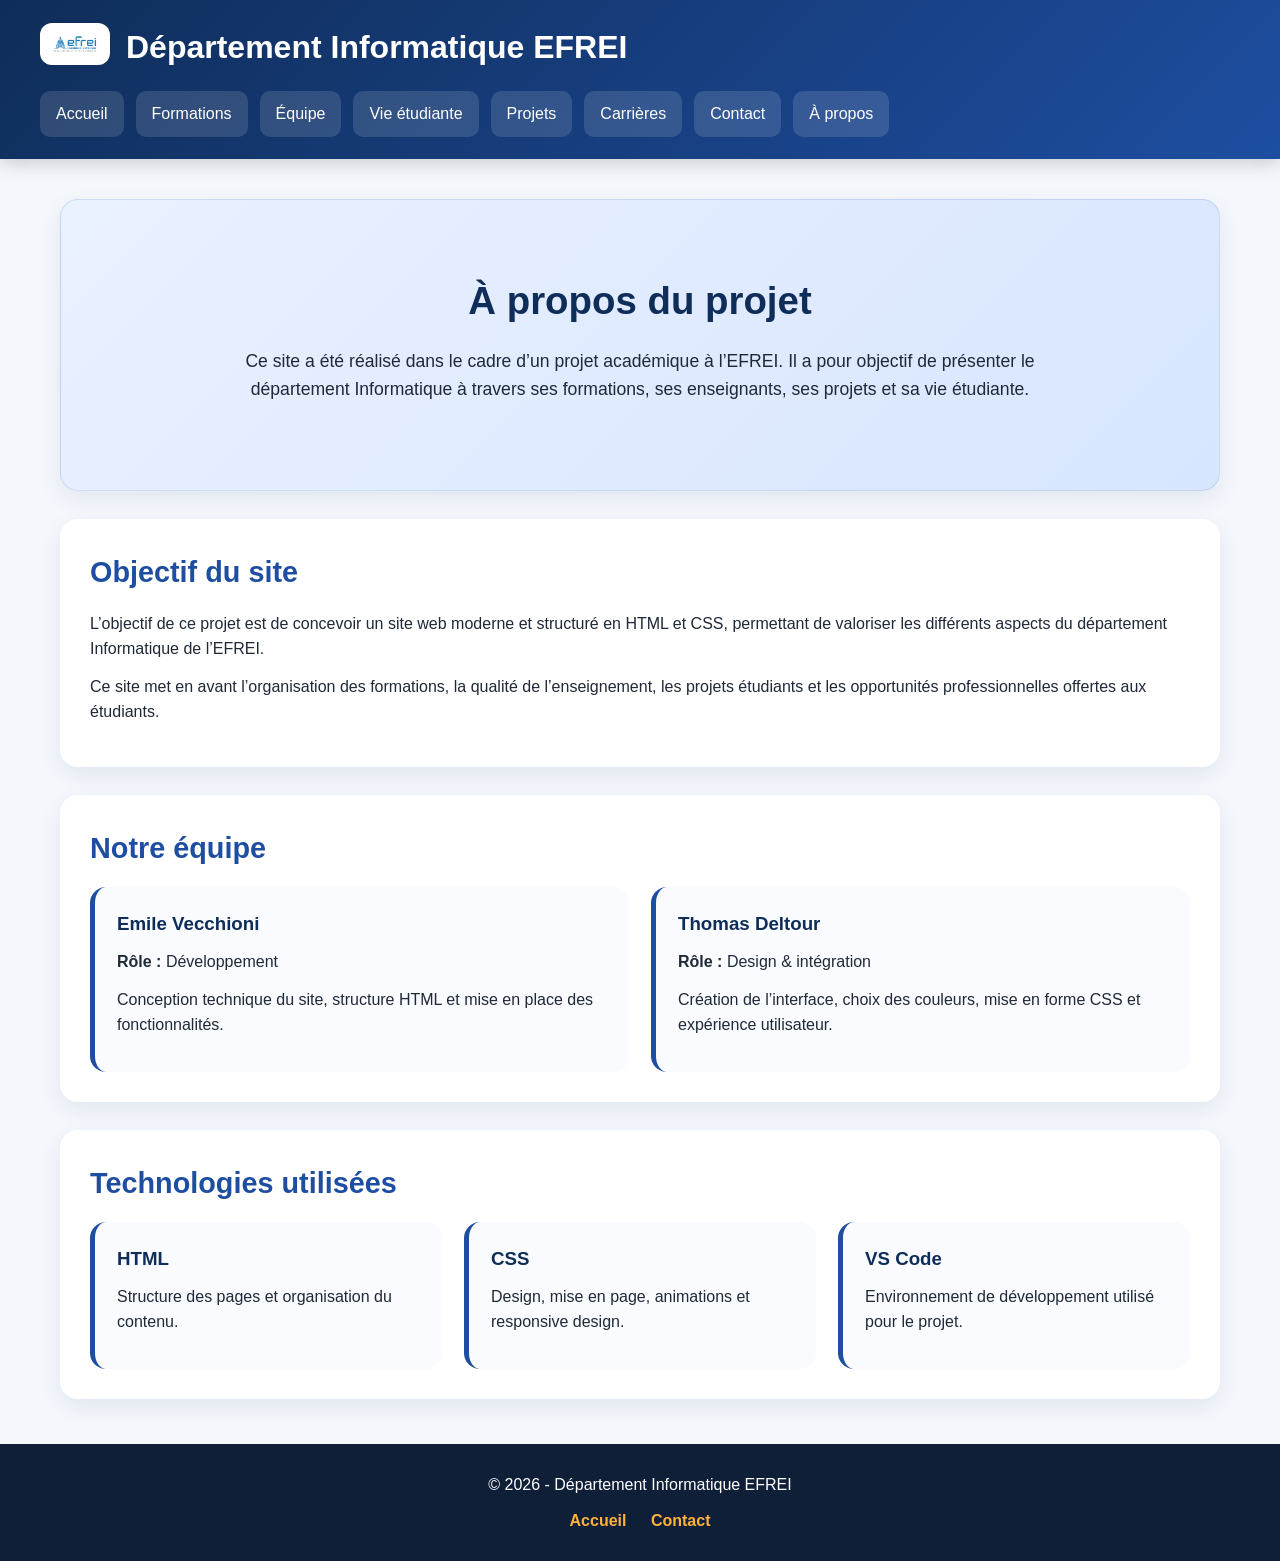
==== accueil/apropos.html @ 8205fc09 "Premier upload du site EFREI" ====
<!DOCTYPE html>
<html lang="fr">
<head>
    <meta charset="UTF-8">
    <meta name="viewport" content="width=device-width, initial-scale=1.0">
    <title>À propos - EFREI</title>
    <link rel="stylesheet" href="style.css">
</head>
<body>

<header>
    <div class="header-container">
        <div class="logo-title">
            <a href="index.html">
                <img src="images/efrei-logo.png" class="logo">
            </a>
            <h1 class="site-title">Département Informatique EFREI</h1>
        </div>

        <nav>
            <ul>
                <li><a href="index.html">Accueil</a></li>
                <li><a href="formations.html">Formations</a></li>
                <li><a href="equipe.html">Équipe</a></li>
                <li><a href="campus.html">Vie étudiante</a></li>
                <li><a href="projets.html">Projets</a></li>
                <li><a href="professionnalisation.html">Carrières</a></li>
                <li><a href="contact.html">Contact</a></li>
                <li><a href="apropos.html">À propos</a></li>
            </ul>
        </nav>
    </div>
</header>

<main>

<section class="hero">
    <h2>À propos du projet</h2>
    <p>
        Ce site a été réalisé dans le cadre d’un projet académique à l’EFREI.
        Il a pour objectif de présenter le département Informatique à travers
        ses formations, ses enseignants, ses projets et sa vie étudiante.
    </p>
</section>

<section>
    <h2>Objectif du site</h2>
    <p>
        L’objectif de ce projet est de concevoir un site web moderne et structuré
        en HTML et CSS, permettant de valoriser les différents aspects du
        département Informatique de l’EFREI.
    </p>
    <p>
        Ce site met en avant l’organisation des formations, la qualité de l’enseignement,
        les projets étudiants et les opportunités professionnelles offertes aux étudiants.
    </p>
</section>

<section>
    <h2>Notre équipe</h2>

    <div class="cards">

        <div class="card">
            <h3>Emile Vecchioni</h3>
            <p><strong>Rôle :</strong> Développement</p>
            <p>
                Conception technique du site, structure HTML et mise en place des fonctionnalités.
            </p>
        </div>

        <div class="card">
            <h3>Thomas Deltour</h3>
            <p><strong>Rôle :</strong> Design & intégration</p>
            <p>
                Création de l’interface, choix des couleurs, mise en forme CSS et expérience utilisateur.
            </p>
        </div>

    </div>
</section>

<section>
    <h2>Technologies utilisées</h2>

    <div class="cards">
        <div class="card">
            <h3>HTML</h3>
            <p>Structure des pages et organisation du contenu.</p>
        </div>

        <div class="card">
            <h3>CSS</h3>
            <p>Design, mise en page, animations et responsive design.</p>
        </div>

        <div class="card">
            <h3>VS Code</h3>
            <p>Environnement de développement utilisé pour le projet.</p>
        </div>
    </div>
</section>

</main>

<footer>
    <div class="footer-container">
        <p>© 2026 - Département Informatique EFREI</p>
        <a href="index.html">Accueil</a>
        <a href="contact.html">Contact</a>
    </div>
</footer>

</body>
</html>
---- accueil/style.css ----
/* RESET */
* {
    margin: 0;
    padding: 0;
    box-sizing: border-box;
}

/* GLOBAL */
body {
    font-family: "Segoe UI", Arial, sans-serif;
    background: #f4f7fc;
    color: #1f2937;
    line-height: 1.6;
}

html {
    scroll-behavior: smooth;
}

/* HEADER */
header {
    background: linear-gradient(135deg, #0f2d59, #1e4ea1);
    color: white;
    padding: 22px 40px;
    box-shadow: 0 4px 18px rgba(0, 0, 0, 0.18);
}

.header-container {
    max-width: 1200px;
    margin: auto;
}

.logo-title {
    display: flex;
    align-items: center;
    gap: 16px;
    margin-bottom: 18px;
}

.logo {
    width: 70px;
    height: auto;
    background: white;
    padding: 7px;
    border-radius: 12px;
}

.site-title {
    font-size: 2rem;
    font-weight: 800;
}

/* NAV */
nav ul {
    list-style: none;
    display: flex;
    flex-wrap: wrap;
    gap: 12px;
}

nav ul li a {
    text-decoration: none;
    color: white;
    padding: 10px 16px;
    border-radius: 10px;
    background: rgba(255, 255, 255, 0.13);
    transition: 0.3s ease;
    display: inline-block;
}

nav ul li a:hover {
    background: white;
    color: #0f2d59;
    transform: translateY(-2px);
}

/* MAIN */
main {
    max-width: 1200px;
    margin: 40px auto;
    padding: 0 20px;
}

/* SECTIONS */
section {
    background: white;
    padding: 30px;
    border-radius: 18px;
    margin-bottom: 28px;
    box-shadow: 0 8px 22px rgba(15, 45, 89, 0.08);
    animation: fadeIn 0.7s ease;
}

h2 {
    color: #1e4ea1;
    margin-bottom: 16px;
    font-size: 1.8rem;
}

h3 {
    margin-bottom: 10px;
    color: #0f2d59;
}

p {
    margin-bottom: 12px;
}

/* HERO */
.hero {
    text-align: center;
    padding: 70px 30px;
    background: linear-gradient(135deg, #eaf1ff, #d7e5ff);
    border: 1px solid rgba(30, 78, 161, 0.12);
}

.hero h2 {
    font-size: 2.4rem;
    color: #0f2d59;
}

.hero p {
    max-width: 850px;
    margin: 0 auto 16px auto;
    font-size: 1.1rem;
}

/* PAGE BANNER */
.page-banner {
    text-align: center;
    background: linear-gradient(135deg, #eef4ff, #dbe8ff);
}

.page-banner p {
    max-width: 850px;
    margin: auto;
}

/* BUTTONS */
.btn {
    display: inline-block;
    margin-top: 18px;
    padding: 13px 24px;
    background: #ff9800;
    color: white;
    border-radius: 10px;
    text-decoration: none;
    font-weight: 700;
    transition: 0.3s ease;
}

.btn:hover {
    background: #e68900;
    transform: scale(1.05);
    box-shadow: 0 8px 18px rgba(255, 152, 0, 0.35);
}

/* CARDS */
.cards {
    display: flex;
    flex-wrap: wrap;
    gap: 22px;
}

.card {
    flex: 1 1 260px;
    background: #f9fbff;
    padding: 22px;
    border-radius: 16px;
    border-left: 5px solid #1e4ea1;
    transition: 0.3s ease;
    position: relative;
    overflow: hidden;
}

.card:hover {
    transform: translateY(-6px);
    box-shadow: 0 12px 26px rgba(15, 45, 89, 0.16);
}

.card img {
    width: 100%;
    height: 190px;
    object-fit: cover;
    border-radius: 14px;
    margin-bottom: 14px;
}

.card-link {
    text-decoration: none;
    color: inherit;
    flex: 1 1 260px;
}

.card-link .card {
    height: 100%;
}

/* TEACHER CARDS */
.teacher-card {
    text-align: center;
}

.teacher-card img {
    width: 135px;
    height: 135px;
    object-fit: cover;
    border-radius: 50%;
    display: block;
    margin: 0 auto 18px auto;
    border: 4px solid #e7efff;
    box-shadow: 0 6px 18px rgba(15, 45, 89, 0.18);
}

.teacher-card h3 {
    font-size: 1.25rem;
}

/* LIST BADGES */
.teachers-list {
    display: flex;
    flex-wrap: wrap;
    gap: 10px;
    margin-top: 18px;
}

.teachers-list span {
    background: #eef3ff;
    color: #1e4ea1;
    padding: 9px 14px;
    border-radius: 25px;
    font-size: 0.95rem;
    font-weight: 600;
}

.note {
    margin-top: 20px;
    font-size: 0.95rem;
}

.note a {
    color: #1e4ea1;
    text-decoration: none;
    font-weight: 700;
}

.note a:hover {
    text-decoration: underline;
}

/* TABLES */
table {
    width: 100%;
    border-collapse: collapse;
    margin-top: 18px;
    overflow: hidden;
    border-radius: 12px;
}

th {
    background: #1e4ea1;
    color: white;
}

th,
td {
    padding: 14px;
    border: 1px solid #d8deea;
    text-align: center;
}

tr:nth-child(even) {
    background: #f2f6fc;
}

tr:hover {
    background: #eaf1ff;
}

/* FORMS */
form {
    display: flex;
    flex-direction: column;
    gap: 15px;
}

input,
textarea,
select {
    padding: 13px;
    border-radius: 10px;
    border: 1px solid #c7cfdd;
    font-size: 1rem;
    font-family: inherit;
}

input:focus,
textarea:focus,
select:focus {
    outline: none;
    border-color: #1e4ea1;
    box-shadow: 0 0 0 3px rgba(30, 78, 161, 0.12);
}

button {
    padding: 13px;
    border: none;
    background: #1e4ea1;
    color: white;
    border-radius: 10px;
    cursor: pointer;
    font-weight: 700;
    font-size: 1rem;
    transition: 0.3s ease;
}

button:hover {
    background: #0f2d59;
}

/* IMAGES */
.hero-img {
    width: 100%;
    max-height: 520px;
    object-fit: cover;
    border-radius: 16px;
    margin-top: 18px;
    box-shadow: 0 10px 22px rgba(15, 45, 89, 0.15);
}

/* FOOTER */
footer {
    background: #0f1f38;
    color: white;
    text-align: center;
    padding: 28px 20px;
    margin-top: 45px;
}

footer p {
    margin-bottom: 10px;
}

footer a {
    color: #ffb13b;
    margin: 0 10px;
    text-decoration: none;
    font-weight: 600;
}

footer a:hover {
    text-decoration: underline;
}

/* ANIMATION */
@keyframes fadeIn {
    from {
        opacity: 0;
        transform: translateY(18px);
    }

    to {
        opacity: 1;
        transform: translateY(0);
    }
}

/* RESPONSIVE */
@media screen and (max-width: 768px) {
    header {
        padding: 20px;
    }

    .logo-title {
        flex-direction: column;
        align-items: flex-start;
    }

    .site-title {
        font-size: 1.5rem;
    }

    nav ul {
        flex-direction: column;
        gap: 10px;
    }

    nav ul li a {
        width: 100%;
    }

    .hero {
        padding: 45px 20px;
    }

    .hero h2 {
        font-size: 1.7rem;
    }

    .cards {
        flex-direction: column;
    }

    section {
        padding: 22px;
    }

    table {
        font-size: 0.85rem;
    }

    th,
    td {
        padding: 9px;
    }
}
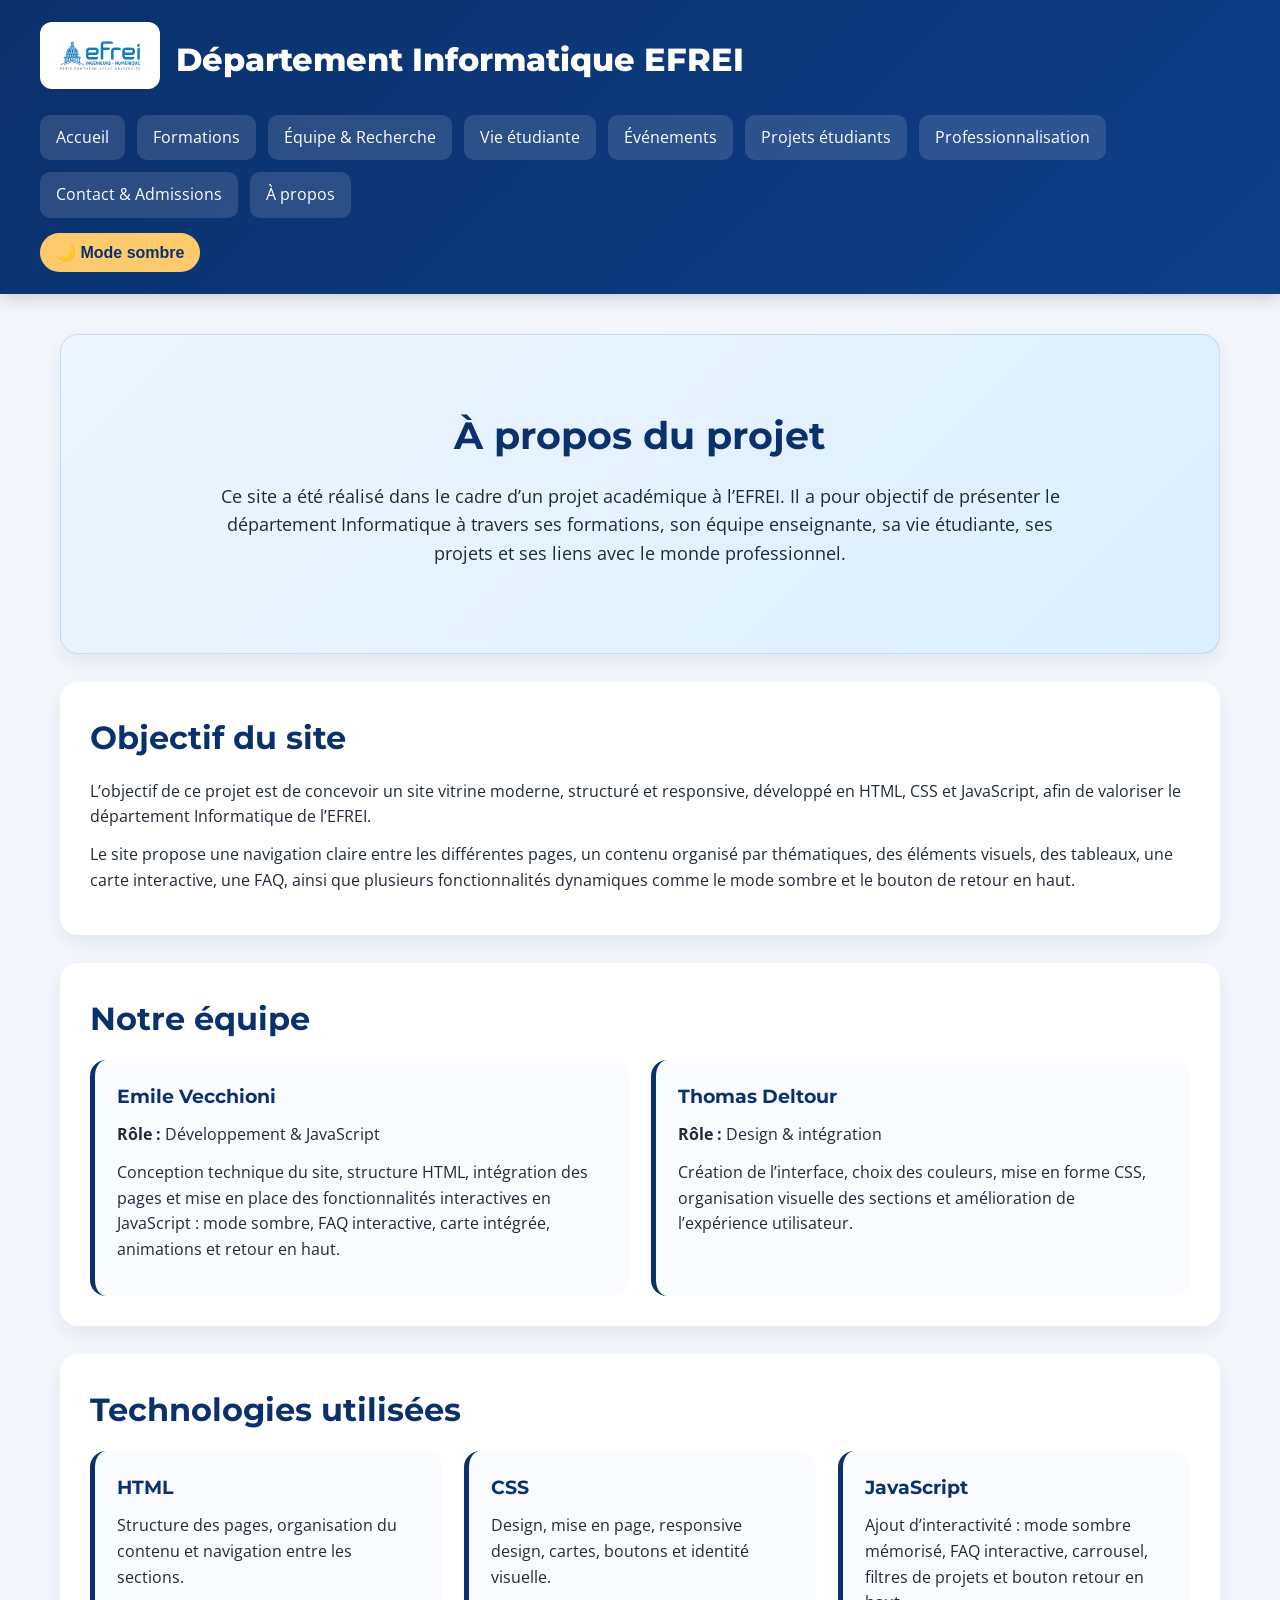
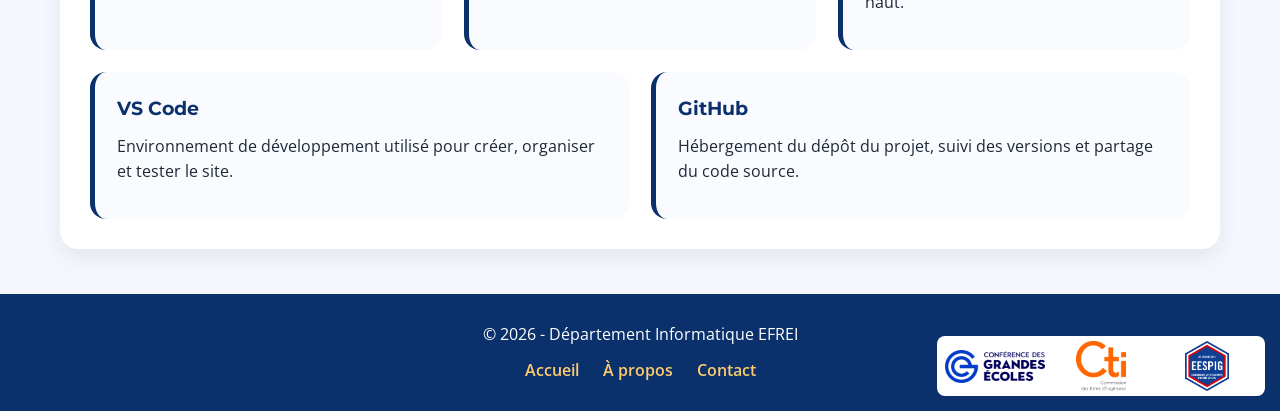
==== commit eaab822c: "Amélioration site EFREI + cookies + hero + quiz" ====
--- a/accueil/apropos.html
+++ b/accueil/apropos.html
@@ -5,6 +5,8 @@
     <meta name="viewport" content="width=device-width, initial-scale=1.0">
     <title>À propos - EFREI</title>
     <link rel="stylesheet" href="style.css">
+    <script src="script.js" defer></script>
+    <link href="https://fonts.googleapis.com/css2?family=Montserrat:wght@500;700;800&family=Open+Sans:wght@400;600&display=swap" rel="stylesheet">
 </head>
 <body>
 
@@ -12,7 +14,7 @@
     <div class="header-container">
         <div class="logo-title">
             <a href="index.html">
-                <img src="images/efrei-logo.png" class="logo">
+                <img src="images/efrei-logo.png" alt="Logo EFREI" class="logo">
             </a>
             <h1 class="site-title">Département Informatique EFREI</h1>
         </div>
@@ -21,85 +23,109 @@
             <ul>
                 <li><a href="index.html">Accueil</a></li>
                 <li><a href="formations.html">Formations</a></li>
-                <li><a href="equipe.html">Équipe</a></li>
+                <li><a href="equipe.html">Équipe & Recherche</a></li>
                 <li><a href="campus.html">Vie étudiante</a></li>
-                <li><a href="projets.html">Projets</a></li>
-                <li><a href="professionnalisation.html">Carrières</a></li>
-                <li><a href="contact.html">Contact</a></li>
+                <li><a href="evenements.html">Événements</a></li>
+                <li><a href="projets.html">Projets étudiants</a></li>
+                <li><a href="professionnalisation.html">Professionnalisation</a></li>
+                <li><a href="contact.html">Contact & Admissions</a></li>
                 <li><a href="apropos.html">À propos</a></li>
             </ul>
         </nav>
+
+        <button id="darkModeBtn" type="button" class="dark-toggle">
+            🌙 Mode sombre
+        </button>
     </div>
 </header>
 
 <main>
 
-<section class="hero">
-    <h2>À propos du projet</h2>
-    <p>
-        Ce site a été réalisé dans le cadre d’un projet académique à l’EFREI.
-        Il a pour objectif de présenter le département Informatique à travers
-        ses formations, ses enseignants, ses projets et sa vie étudiante.
-    </p>
-</section>
+    <section class="hero">
+        <h2>À propos du projet</h2>
+        <p>
+            Ce site a été réalisé dans le cadre d’un projet académique à l’EFREI.
+            Il a pour objectif de présenter le département Informatique à travers
+            ses formations, son équipe enseignante, sa vie étudiante, ses projets
+            et ses liens avec le monde professionnel.
+        </p>
+    </section>
 
-<section>
-    <h2>Objectif du site</h2>
-    <p>
-        L’objectif de ce projet est de concevoir un site web moderne et structuré
-        en HTML et CSS, permettant de valoriser les différents aspects du
-        département Informatique de l’EFREI.
-    </p>
-    <p>
-        Ce site met en avant l’organisation des formations, la qualité de l’enseignement,
-        les projets étudiants et les opportunités professionnelles offertes aux étudiants.
-    </p>
-</section>
+    <section>
+        <h2>Objectif du site</h2>
+        <p>
+            L’objectif de ce projet est de concevoir un site vitrine moderne, structuré
+            et responsive, développé en HTML, CSS et JavaScript, afin de valoriser
+            le département Informatique de l’EFREI.
+        </p>
+        <p>
+            Le site propose une navigation claire entre les différentes pages, un contenu
+            organisé par thématiques, des éléments visuels, des tableaux, une carte
+            interactive, une FAQ, ainsi que plusieurs fonctionnalités dynamiques comme
+            le mode sombre et le bouton de retour en haut.
+        </p>
+    </section>
 
-<section>
-    <h2>Notre équipe</h2>
+    <section>
+        <h2>Notre équipe</h2>
 
-    <div class="cards">
+        <div class="cards">
 
-        <div class="card">
-            <h3>Emile Vecchioni</h3>
-            <p><strong>Rôle :</strong> Développement</p>
-            <p>
-                Conception technique du site, structure HTML et mise en place des fonctionnalités.
-            </p>
+            <div class="card">
+                <h3>Emile Vecchioni</h3>
+                <p><strong>Rôle :</strong> Développement & JavaScript</p>
+                <p>
+                    Conception technique du site, structure HTML, intégration des pages
+                    et mise en place des fonctionnalités interactives en JavaScript :
+                    mode sombre, FAQ interactive, carte intégrée, animations et retour en haut.
+                </p>
+            </div>
+
+            <div class="card">
+                <h3>Thomas Deltour</h3>
+                <p><strong>Rôle :</strong> Design & intégration</p>
+                <p>
+                    Création de l’interface, choix des couleurs, mise en forme CSS,
+                    organisation visuelle des sections et amélioration de l’expérience utilisateur.
+                </p>
+            </div>
+
         </div>
+    </section>
 
-        <div class="card">
-            <h3>Thomas Deltour</h3>
-            <p><strong>Rôle :</strong> Design & intégration</p>
-            <p>
-                Création de l’interface, choix des couleurs, mise en forme CSS et expérience utilisateur.
-            </p>
+    <section>
+        <h2>Technologies utilisées</h2>
+
+        <div class="cards">
+            <div class="card">
+                <h3>HTML</h3>
+                <p>Structure des pages, organisation du contenu et navigation entre les sections.</p>
+            </div>
+
+            <div class="card">
+                <h3>CSS</h3>
+                <p>Design, mise en page, responsive design, cartes, boutons et identité visuelle.</p>
+            </div>
+
+            <div class="card">
+                <h3>JavaScript</h3>
+                <p>
+                    Ajout d’interactivité : mode sombre mémorisé, FAQ interactive,
+                    carrousel, filtres de projets et bouton retour en haut.
+                </p>
+            </div>
+
+            <div class="card">
+                <h3>VS Code</h3>
+                <p>Environnement de développement utilisé pour créer, organiser et tester le site.</p>
+            </div>
+
+            <div class="card">
+                <h3>GitHub</h3>
+                <p>Hébergement du dépôt du projet, suivi des versions et partage du code source.</p>
+            </div>
         </div>
-
-    </div>
-</section>
-
-<section>
-    <h2>Technologies utilisées</h2>
-
-    <div class="cards">
-        <div class="card">
-            <h3>HTML</h3>
-            <p>Structure des pages et organisation du contenu.</p>
-        </div>
-
-        <div class="card">
-            <h3>CSS</h3>
-            <p>Design, mise en page, animations et responsive design.</p>
-        </div>
-
-        <div class="card">
-            <h3>VS Code</h3>
-            <p>Environnement de développement utilisé pour le projet.</p>
-        </div>
-    </div>
-</section>
+    </section>
 
 </main>
 
@@ -107,9 +133,19 @@
     <div class="footer-container">
         <p>© 2026 - Département Informatique EFREI</p>
         <a href="index.html">Accueil</a>
+        <a href="apropos.html">À propos</a>
         <a href="contact.html">Contact</a>
+    </div>
+
+    <!-- ENCADRÉ LABELS -->
+    <div class="labels-box">
+        <img src="images/cge.png" alt="Label CGE">
+        <img src="images/cti.png" alt="Label CTI">
+        <img src="images/eespig.png" alt="Label EESPIG">
     </div>
 </footer>
 
+<button id="backToTop" title="Retour en haut">↑</button>
+
 </body>
 </html>
--- a/accueil/style.css
+++ b/accueil/style.css
@@ -7,7 +7,7 @@
 
 /* GLOBAL */
 body {
-    font-family: "Segoe UI", Arial, sans-serif;
+    font-family: "Open Sans", "Segoe UI", Arial, sans-serif;
     background: #f4f7fc;
     color: #1f2937;
     line-height: 1.6;
@@ -17,10 +17,17 @@
     scroll-behavior: smooth;
 }
 
+h1,
+h2,
+h3,
+.site-title {
+    font-family: "Montserrat", "Segoe UI", Arial, sans-serif;
+}
+
 /* HEADER */
 header {
-    background: linear-gradient(135deg, #0f2d59, #1e4ea1);
-    color: white;
+    background: linear-gradient(135deg, #0A316C, #0f3f88);
+    color: #FFFFFF;
     padding: 22px 40px;
     box-shadow: 0 4px 18px rgba(0, 0, 0, 0.18);
 }
@@ -38,9 +45,9 @@
 }
 
 .logo {
-    width: 70px;
+    width: 120px;
     height: auto;
-    background: white;
+    background: #FFFFFF;
     padding: 7px;
     border-radius: 12px;
 }
@@ -60,7 +67,7 @@
 
 nav ul li a {
     text-decoration: none;
-    color: white;
+    color: #FFFFFF;
     padding: 10px 16px;
     border-radius: 10px;
     background: rgba(255, 255, 255, 0.13);
@@ -69,8 +76,8 @@
 }
 
 nav ul li a:hover {
-    background: white;
-    color: #0f2d59;
+    background: #FFFFFF;
+    color: #0A316C;
     transform: translateY(-2px);
 }
 
@@ -83,40 +90,42 @@
 
 /* SECTIONS */
 section {
-    background: white;
+    background: #FFFFFF;
     padding: 30px;
     border-radius: 18px;
     margin-bottom: 28px;
-    box-shadow: 0 8px 22px rgba(15, 45, 89, 0.08);
+    box-shadow: 0 8px 22px rgba(10, 49, 108, 0.08);
     animation: fadeIn 0.7s ease;
+    transition: 0.3s ease;
 }
 
 h2 {
-    color: #1e4ea1;
+    color: #0A316C;
     margin-bottom: 16px;
-    font-size: 1.8rem;
+    font-size: 2rem;
+    font-weight: 700;
 }
 
 h3 {
     margin-bottom: 10px;
-    color: #0f2d59;
+    color: #0A316C;
 }
 
 p {
     margin-bottom: 12px;
 }
 
-/* HERO */
+/* HERO CLASSIQUE */
 .hero {
     text-align: center;
     padding: 70px 30px;
-    background: linear-gradient(135deg, #eaf1ff, #d7e5ff);
-    border: 1px solid rgba(30, 78, 161, 0.12);
+    background: linear-gradient(135deg, #eef6ff, #dbeeff);
+    border: 1px solid rgba(10, 49, 108, 0.12);
 }
 
 .hero h2 {
     font-size: 2.4rem;
-    color: #0f2d59;
+    color: #0A316C;
 }
 
 .hero p {
@@ -125,10 +134,69 @@
     font-size: 1.1rem;
 }
 
+/* HERO DIAGONAL - ACCUEIL */
+.hero-diagonal {
+    display: grid;
+    grid-template-columns: 1.1fr 0.9fr;
+    align-items: center;
+    text-align: left;
+    padding: 0;
+    overflow: hidden;
+    background: #0A316C;
+    color: #FFFFFF;
+}
+
+.hero-diagonal .hero-content {
+    padding: 60px;
+    position: relative;
+    z-index: 2;
+}
+
+.hero-diagonal h2 {
+    color: #FFFFFF;
+    font-size: 2.4rem;
+}
+
+.hero-diagonal p {
+    color: #FFFFFF;
+}
+
+.hero-points {
+    margin: 20px 0;
+}
+
+.hero-points p {
+    margin-bottom: 8px;
+    font-weight: 600;
+}
+
+.hero-visual {
+    position: relative;
+    height: 100%;
+    min-height: 430px;
+    overflow: hidden;
+    clip-path: polygon(18% 0, 100% 0, 100% 100%, 0 100%);
+}
+
+.hero-slide {
+    position: absolute;
+    inset: 0;
+    width: 100%;
+    height: 100%;
+    object-fit: cover;
+    opacity: 0;
+    transition: opacity 1s ease;
+    filter: saturate(1.1) contrast(1.05);
+}
+
+.hero-slide.active {
+    opacity: 1;
+}
+
 /* PAGE BANNER */
 .page-banner {
     text-align: center;
-    background: linear-gradient(135deg, #eef4ff, #dbe8ff);
+    background: linear-gradient(135deg, #eef6ff, #dbeeff);
 }
 
 .page-banner p {
@@ -141,8 +209,8 @@
     display: inline-block;
     margin-top: 18px;
     padding: 13px 24px;
-    background: #ff9800;
-    color: white;
+    background: #FDCB6E;
+    color: #0A316C;
     border-radius: 10px;
     text-decoration: none;
     font-weight: 700;
@@ -150,9 +218,10 @@
 }
 
 .btn:hover {
-    background: #e68900;
+    background: #81ECEC;
+    color: #0A316C;
     transform: scale(1.05);
-    box-shadow: 0 8px 18px rgba(255, 152, 0, 0.35);
+    box-shadow: 0 8px 18px rgba(129, 236, 236, 0.35);
 }
 
 /* CARDS */
@@ -167,7 +236,7 @@
     background: #f9fbff;
     padding: 22px;
     border-radius: 16px;
-    border-left: 5px solid #1e4ea1;
+    border-left: 5px solid #0A316C;
     transition: 0.3s ease;
     position: relative;
     overflow: hidden;
@@ -175,7 +244,7 @@
 
 .card:hover {
     transform: translateY(-6px);
-    box-shadow: 0 12px 26px rgba(15, 45, 89, 0.16);
+    box-shadow: 0 12px 26px rgba(10, 49, 108, 0.16);
 }
 
 .card img {
@@ -194,6 +263,19 @@
 
 .card-link .card {
     height: 100%;
+}
+
+/* STATS */
+.stat-card h3 {
+    font-size: 2rem;
+    color: #0A316C;
+}
+
+.source-note {
+    margin-top: 18px;
+    font-size: 0.85rem;
+    color: #5f6b7a;
+    text-align: center;
 }
 
 /* TEACHER CARDS */
@@ -209,7 +291,7 @@
     display: block;
     margin: 0 auto 18px auto;
     border: 4px solid #e7efff;
-    box-shadow: 0 6px 18px rgba(15, 45, 89, 0.18);
+    box-shadow: 0 6px 18px rgba(10, 49, 108, 0.18);
 }
 
 .teacher-card h3 {
@@ -226,7 +308,7 @@
 
 .teachers-list span {
     background: #eef3ff;
-    color: #1e4ea1;
+    color: #0A316C;
     padding: 9px 14px;
     border-radius: 25px;
     font-size: 0.95rem;
@@ -239,7 +321,7 @@
 }
 
 .note a {
-    color: #1e4ea1;
+    color: #0A316C;
     text-decoration: none;
     font-weight: 700;
 }
@@ -258,8 +340,8 @@
 }
 
 th {
-    background: #1e4ea1;
-    color: white;
+    background: #0A316C;
+    color: #FFFFFF;
 }
 
 th,
@@ -274,7 +356,7 @@
 }
 
 tr:hover {
-    background: #eaf1ff;
+    background: #eaf8ff;
 }
 
 /* FORMS */
@@ -298,15 +380,15 @@
 textarea:focus,
 select:focus {
     outline: none;
-    border-color: #1e4ea1;
-    box-shadow: 0 0 0 3px rgba(30, 78, 161, 0.12);
+    border-color: #0A316C;
+    box-shadow: 0 0 0 3px rgba(10, 49, 108, 0.12);
 }
 
 button {
     padding: 13px;
     border: none;
-    background: #1e4ea1;
-    color: white;
+    background: #0A316C;
+    color: #FFFFFF;
     border-radius: 10px;
     cursor: pointer;
     font-weight: 700;
@@ -315,7 +397,8 @@
 }
 
 button:hover {
-    background: #0f2d59;
+    background: #81ECEC;
+    color: #0A316C;
 }
 
 /* IMAGES */
@@ -325,13 +408,305 @@
     object-fit: cover;
     border-radius: 16px;
     margin-top: 18px;
-    box-shadow: 0 10px 22px rgba(15, 45, 89, 0.15);
+    box-shadow: 0 10px 22px rgba(10, 49, 108, 0.15);
+}
+
+/* CARROUSEL */
+.carousel {
+    position: relative;
+    width: 100%;
+    overflow: hidden;
+    border-radius: 18px;
+    box-shadow: 0 10px 22px rgba(10, 49, 108, 0.15);
+}
+
+.carousel-track {
+    position: relative;
+    height: 380px;
+}
+
+.carousel-image {
+    display: none;
+    width: 100%;
+    height: 380px;
+    object-fit: cover;
+}
+
+.carousel-image.active {
+    display: block;
+}
+
+.carousel-btn {
+    position: absolute;
+    top: 50%;
+    transform: translateY(-50%);
+    background: rgba(10, 49, 108, 0.75);
+    color: #FFFFFF;
+    z-index: 5;
+    border-radius: 50%;
+    width: 44px;
+    height: 44px;
+}
+
+.carousel-btn:hover {
+    background: #81ECEC;
+    color: #0A316C;
+}
+
+.carousel-btn.prev {
+    left: 16px;
+}
+
+.carousel-btn.next {
+    right: 16px;
+}
+
+/* FAQ */
+.faq-item {
+    background: #f9fbff;
+    border-left: 5px solid #0A316C;
+    border-radius: 14px;
+    padding: 18px;
+    margin-bottom: 14px;
+}
+
+.faq-question {
+    cursor: pointer;
+    color: #0A316C;
+}
+
+.faq-answer {
+    display: none;
+    margin-top: 10px;
+}
+
+.faq-item.active .faq-answer {
+    display: block;
+}
+
+/* FORM MESSAGE */
+.form-message {
+    font-weight: 700;
+    margin-top: 10px;
+}
+
+.form-message.success {
+    color: #0f8a3b;
+}
+
+.form-message.error {
+    color: #c0392b;
+}
+
+/* FILTRES PROJETS */
+.filters {
+    display: flex;
+    flex-wrap: wrap;
+    gap: 10px;
+    margin-bottom: 22px;
+}
+
+.filter-btn {
+    background: #eef3ff;
+    color: #0A316C;
+    border: 1px solid #c7d6f5;
+}
+
+.filter-btn.active,
+.filter-btn:hover {
+    background: #0A316C;
+    color: #FFFFFF;
+}
+
+/* QUIZ ORIENTATION */
+.quiz-box {
+    background: #f9fbff;
+    border-left: 5px solid #0A316C;
+    padding: 24px;
+    border-radius: 16px;
+    margin-top: 15px;
+}
+
+.quiz-options {
+    display: flex;
+    flex-wrap: wrap;
+    gap: 12px;
+    margin: 18px 0;
+}
+
+.quiz-btn {
+    background: #0A316C;
+    color: #FFFFFF;
+    padding: 12px 16px;
+    border-radius: 12px;
+}
+
+.quiz-btn:hover,
+.quiz-btn.active {
+    background: #FDCB6E;
+    color: #0A316C;
+}
+
+.quiz-result {
+    margin-top: 18px;
+    padding: 18px;
+    border-radius: 14px;
+    background: #eef6ff;
+}
+
+/* MAP */
+.map-container {
+    width: 100%;
+    overflow: hidden;
+    border-radius: 16px;
+    margin-top: 18px;
+    box-shadow: 0 10px 22px rgba(10, 49, 108, 0.15);
+}
+
+.map-container iframe {
+    display: block;
+    width: 100%;
+    height: 420px;
+}
+
+/* DARK MODE BUTTON */
+.dark-toggle {
+    margin-top: 15px;
+    background: #FDCB6E;
+    color: #0A316C;
+    border: none;
+    padding: 10px 16px;
+    border-radius: 20px;
+    font-weight: 700;
+    cursor: pointer;
+}
+
+.dark-toggle:hover {
+    background: #81ECEC;
+    color: #0A316C;
+}
+
+/* DARK MODE */
+body.dark {
+    background: #0f172a;
+    color: #FFFFFF;
+}
+
+body.dark header {
+    background: #020617;
+}
+
+body.dark section {
+    background: #1e293b;
+    color: #FFFFFF;
+}
+
+body.dark .hero,
+body.dark .page-banner,
+body.dark .hero-diagonal {
+    background: #1e293b;
+    color: #FFFFFF;
+}
+
+body.dark .card,
+body.dark .faq-item,
+body.dark .quiz-box,
+body.dark .quiz-result {
+    background: #334155;
+    color: #FFFFFF;
+}
+
+body.dark h1,
+body.dark h2,
+body.dark h3,
+body.dark p,
+body.dark li,
+body.dark td {
+    color: #FFFFFF;
+}
+
+body.dark h2,
+body.dark h3,
+body.dark .faq-question {
+    color: #81ECEC;
+}
+
+body.dark nav ul li a {
+    background: rgba(255, 255, 255, 0.15);
+    color: #FFFFFF;
+}
+
+body.dark footer {
+    background: #020617;
+}
+
+body.dark .btn {
+    background: #FDCB6E;
+    color: #0A316C;
+}
+
+body.dark .btn:hover {
+    background: #81ECEC;
+}
+
+body.dark table {
+    background: #1e293b;
+}
+
+body.dark th {
+    background: #0A316C;
+}
+
+body.dark tr:nth-child(even) {
+    background: #243447;
+}
+
+body.dark tr:hover {
+    background: #334155;
+}
+
+body.dark input,
+body.dark textarea,
+body.dark select {
+    background: #0f172a;
+    color: #FFFFFF;
+    border-color: #334155;
+}
+
+body.dark .source-note {
+    color: #cbd5e1;
+}
+
+/* BACK TO TOP */
+#backToTop {
+    position: fixed;
+    right: 20px;
+    bottom: 20px;
+    display: none;
+    background: #0A316C;
+    color: #FFFFFF;
+    border: none;
+    border-radius: 50%;
+    padding: 12px 16px;
+    cursor: pointer;
+    z-index: 1000;
+    box-shadow: 0 8px 18px rgba(10, 49, 108, 0.25);
+}
+
+#backToTop.show {
+    display: block;
+}
+
+#backToTop:hover {
+    background: #81ECEC;
+    color: #0A316C;
 }
 
 /* FOOTER */
 footer {
-    background: #0f1f38;
-    color: white;
+    position: relative;
+    background: #0A316C;
+    color: #FFFFFF;
     text-align: center;
     padding: 28px 20px;
     margin-top: 45px;
@@ -342,17 +717,162 @@
 }
 
 footer a {
-    color: #ffb13b;
+    color: #FDCB6E;
     margin: 0 10px;
     text-decoration: none;
     font-weight: 600;
 }
 
 footer a:hover {
+    color: #81ECEC;
     text-decoration: underline;
 }
 
-/* ANIMATION */
+/* LABELS OFFICIELS */
+.labels-box {
+    position: absolute;
+    right: 15px;
+    bottom: 15px;
+    background: #FFFFFF;
+    padding: 5px 8px;
+    border-radius: 8px;
+    display: flex;
+    gap: 6px;
+    align-items: center;
+}
+
+.labels-box img {
+    width: 100px;
+    height: 50px;
+    object-fit: contain;
+    display: block;
+}
+
+/* COOKIE MODAL STYLE SITE PRO */
+.cookie-modal {
+    position: fixed;
+    inset: 0;
+    background: rgba(255, 255, 255, 0.72);
+    backdrop-filter: blur(2px);
+    display: none;
+    justify-content: center;
+    align-items: center;
+    z-index: 99999;
+}
+
+.cookie-box {
+    background: #FFFFFF;
+    color: #111827;
+    width: 92%;
+    max-width: 720px;
+    padding: 42px 54px;
+    border: 1px solid #111827;
+    border-radius: 4px;
+    box-shadow: 0 18px 45px rgba(0, 0, 0, 0.22);
+    text-align: left;
+    position: relative;
+    animation: cookiePop 0.25s ease;
+}
+
+.cookie-link {
+    position: absolute;
+    top: 28px;
+    right: 36px;
+    background: transparent;
+    color: #111827;
+    padding: 0;
+    border-radius: 0;
+    text-decoration: underline;
+    font-weight: 600;
+    font-size: 0.95rem;
+}
+
+.cookie-link:hover {
+    background: transparent;
+    color: #0A316C;
+}
+
+.cookie-box h3 {
+    text-align: center;
+    color: #0A316C;
+    font-size: 1.8rem;
+    margin: 35px 0 28px;
+}
+
+.cookie-box h4 {
+    text-transform: uppercase;
+    color: #111827;
+    font-size: 1.25rem;
+    margin-bottom: 18px;
+    font-weight: 800;
+}
+
+.cookie-box p {
+    color: #111827;
+    font-size: 1rem;
+    line-height: 1.45;
+    margin-bottom: 12px;
+}
+
+.cookie-actions {
+    display: flex;
+    justify-content: center;
+    gap: 14px;
+    margin-top: 32px;
+}
+
+.cookie-btn {
+    min-width: 210px;
+    border-radius: 0;
+    padding: 13px 18px;
+    font-size: 1rem;
+    font-weight: 800;
+    border: 1px solid #111827;
+}
+
+.cookie-btn.secondary {
+    background: #FFFFFF;
+    color: #111827;
+}
+
+.cookie-btn.secondary:hover {
+    background: #f3f4f6;
+    color: #111827;
+}
+
+.cookie-btn.primary {
+    background: #111827;
+    color: #FFFFFF;
+}
+
+.cookie-btn.primary:hover {
+    background: #0A316C;
+    color: #FFFFFF;
+}
+
+body.dark .cookie-modal {
+    background: rgba(2, 6, 23, 0.72);
+}
+
+body.dark .cookie-box,
+body.dark .cookie-box p,
+body.dark .cookie-box h4 {
+    color: #111827;
+}
+
+@keyframes cookiePop {
+    from {
+        transform: translateY(12px);
+        opacity: 0;
+    }
+
+    to {
+        transform: translateY(0);
+        opacity: 1;
+    }
+}
+
+/* ANIMATION CSS */
 @keyframes fadeIn {
     from {
         opacity: 0;
@@ -397,6 +917,20 @@
         font-size: 1.7rem;
     }
 
+    .hero-diagonal {
+        grid-template-columns: 1fr;
+        text-align: center;
+    }
+
+    .hero-diagonal .hero-content {
+        padding: 35px 22px;
+    }
+
+    .hero-visual {
+        clip-path: none;
+        min-height: 240px;
+    }
+
     .cards {
         flex-direction: column;
     }
@@ -413,4 +947,38 @@
     td {
         padding: 9px;
     }
+
+    .carousel-track,
+    .carousel-image {
+        height: 240px;
+    }
+
+    .map-container iframe {
+        height: 300px;
+    }
+
+    .labels-box {
+        position: static;
+        justify-content: center;
+        margin-top: 15px;
+    }
+
+    .cookie-box {
+        padding: 34px 24px;
+    }
+
+    .cookie-link {
+        position: static;
+        display: block;
+        margin-left: auto;
+        margin-bottom: 20px;
+    }
+
+    .cookie-actions {
+        flex-direction: column;
+    }
+
+    .cookie-btn {
+        width: 100%;
+    }
 }
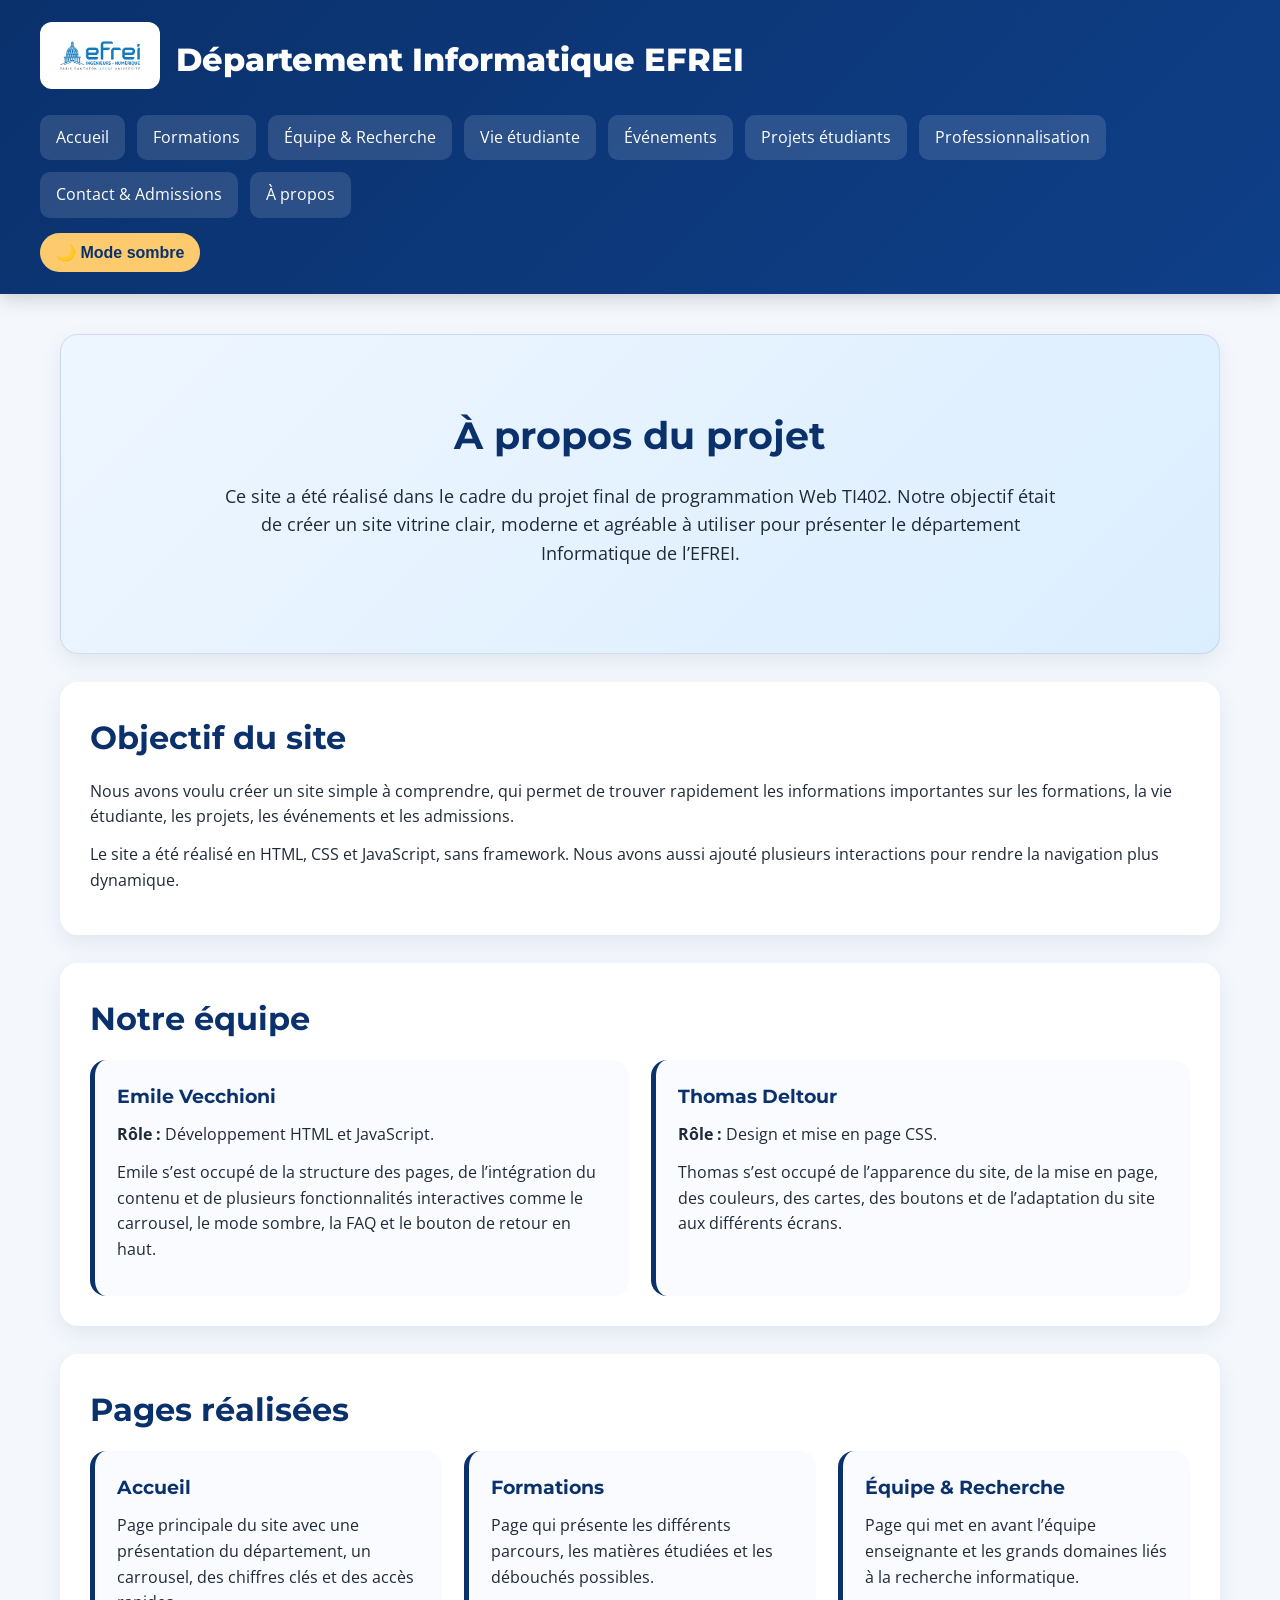
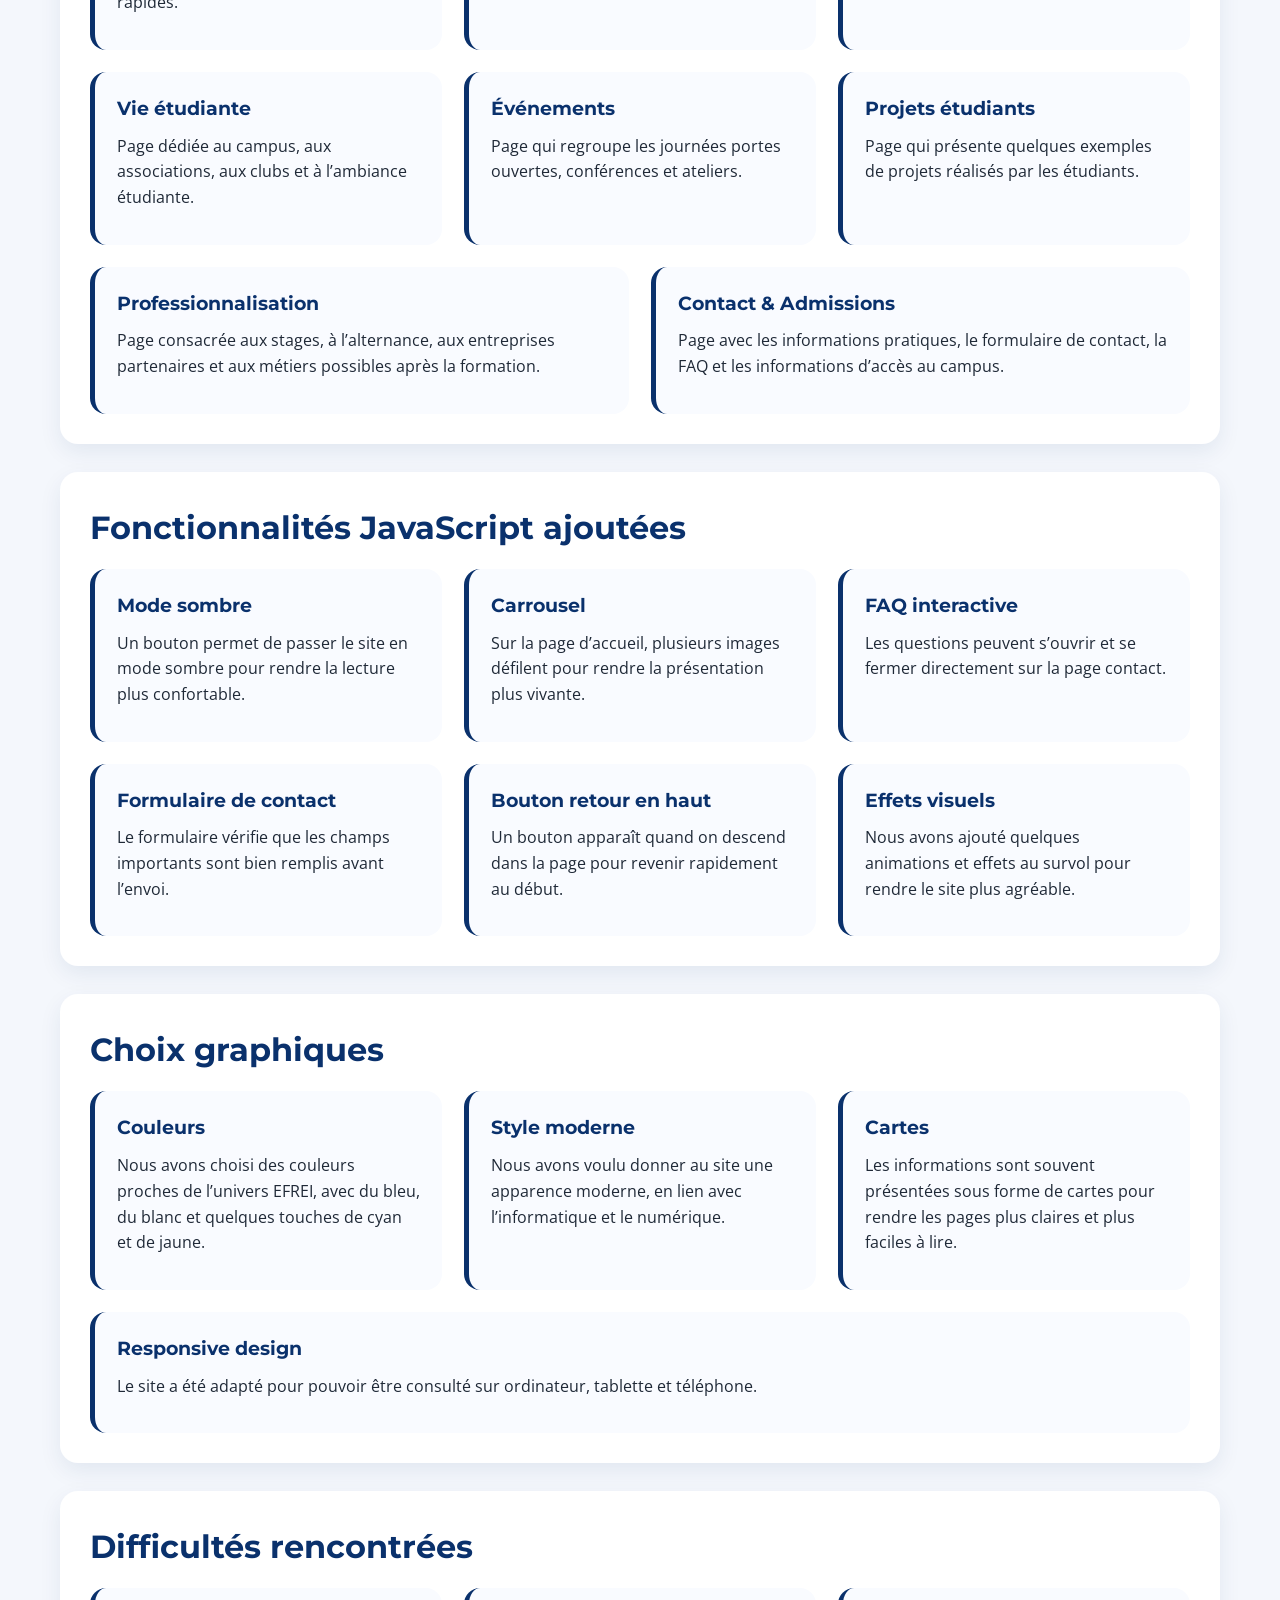
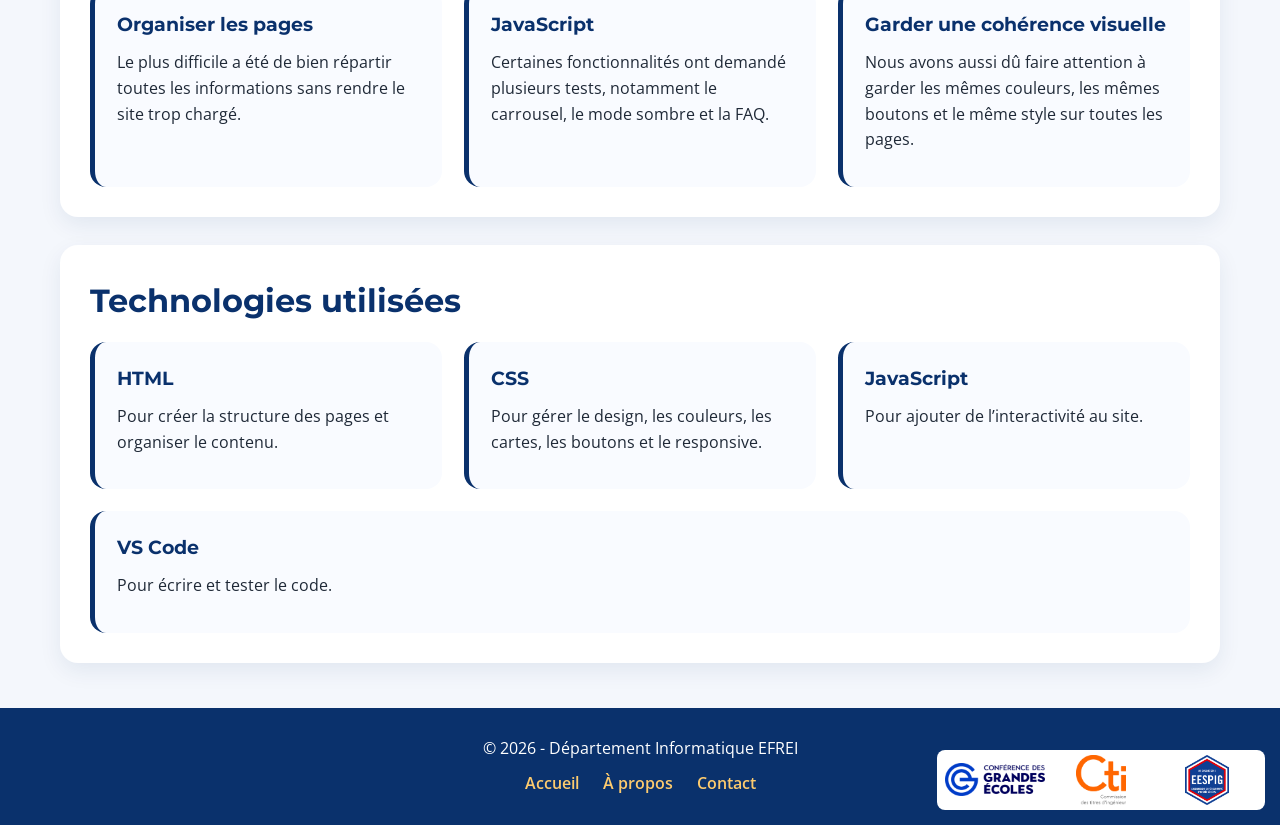
==== commit a0974dc3: "Site efrei final" ====
--- a/accueil/apropos.html
+++ b/accueil/apropos.html
@@ -44,25 +44,22 @@
     <section class="hero">
         <h2>À propos du projet</h2>
         <p>
-            Ce site a été réalisé dans le cadre d’un projet académique à l’EFREI.
-            Il a pour objectif de présenter le département Informatique à travers
-            ses formations, son équipe enseignante, sa vie étudiante, ses projets
-            et ses liens avec le monde professionnel.
+            Ce site a été réalisé dans le cadre du projet final de programmation Web TI402.
+            Notre objectif était de créer un site vitrine clair, moderne et agréable à utiliser
+            pour présenter le département Informatique de l’EFREI.
         </p>
     </section>
 
     <section>
         <h2>Objectif du site</h2>
         <p>
-            L’objectif de ce projet est de concevoir un site vitrine moderne, structuré
-            et responsive, développé en HTML, CSS et JavaScript, afin de valoriser
-            le département Informatique de l’EFREI.
+            Nous avons voulu créer un site simple à comprendre, qui permet de trouver rapidement
+            les informations importantes sur les formations, la vie étudiante, les projets, les événements
+            et les admissions.
         </p>
         <p>
-            Le site propose une navigation claire entre les différentes pages, un contenu
-            organisé par thématiques, des éléments visuels, des tableaux, une carte
-            interactive, une FAQ, ainsi que plusieurs fonctionnalités dynamiques comme
-            le mode sombre et le bouton de retour en haut.
+            Le site a été réalisé en HTML, CSS et JavaScript, sans framework. Nous avons aussi ajouté
+            plusieurs interactions pour rendre la navigation plus dynamique.
         </p>
     </section>
 
@@ -73,23 +70,206 @@
 
             <div class="card">
                 <h3>Emile Vecchioni</h3>
-                <p><strong>Rôle :</strong> Développement & JavaScript</p>
-                <p>
-                    Conception technique du site, structure HTML, intégration des pages
-                    et mise en place des fonctionnalités interactives en JavaScript :
-                    mode sombre, FAQ interactive, carte intégrée, animations et retour en haut.
+                <p><strong>Rôle :</strong> Développement HTML et JavaScript.</p>
+                <p>
+                    Emile s’est occupé de la structure des pages, de l’intégration du contenu
+                    et de plusieurs fonctionnalités interactives comme le carrousel, le mode sombre,
+                    la FAQ et le bouton de retour en haut.
                 </p>
             </div>
 
             <div class="card">
                 <h3>Thomas Deltour</h3>
-                <p><strong>Rôle :</strong> Design & intégration</p>
-                <p>
-                    Création de l’interface, choix des couleurs, mise en forme CSS,
-                    organisation visuelle des sections et amélioration de l’expérience utilisateur.
-                </p>
-            </div>
-
+                <p><strong>Rôle :</strong> Design et mise en page CSS.</p>
+                <p>
+                    Thomas s’est occupé de l’apparence du site, de la mise en page,
+                    des couleurs, des cartes, des boutons et de l’adaptation du site aux différents écrans.
+                </p>
+            </div>
+
+        </div>
+    </section>
+
+    <section>
+        <h2>Pages réalisées</h2>
+
+        <div class="cards">
+            <div class="card">
+                <h3>Accueil</h3>
+                <p>
+                    Page principale du site avec une présentation du département, un carrousel,
+                    des chiffres clés et des accès rapides.
+                </p>
+            </div>
+
+            <div class="card">
+                <h3>Formations</h3>
+                <p>
+                    Page qui présente les différents parcours, les matières étudiées
+                    et les débouchés possibles.
+                </p>
+            </div>
+
+            <div class="card">
+                <h3>Équipe & Recherche</h3>
+                <p>
+                    Page qui met en avant l’équipe enseignante et les grands domaines liés
+                    à la recherche informatique.
+                </p>
+            </div>
+
+            <div class="card">
+                <h3>Vie étudiante</h3>
+                <p>
+                    Page dédiée au campus, aux associations, aux clubs et à l’ambiance étudiante.
+                </p>
+            </div>
+
+            <div class="card">
+                <h3>Événements</h3>
+                <p>
+                    Page qui regroupe les journées portes ouvertes, conférences et ateliers.
+                </p>
+            </div>
+
+            <div class="card">
+                <h3>Projets étudiants</h3>
+                <p>
+                    Page qui présente quelques exemples de projets réalisés par les étudiants.
+                </p>
+            </div>
+
+            <div class="card">
+                <h3>Professionnalisation</h3>
+                <p>
+                    Page consacrée aux stages, à l’alternance, aux entreprises partenaires
+                    et aux métiers possibles après la formation.
+                </p>
+            </div>
+
+            <div class="card">
+                <h3>Contact & Admissions</h3>
+                <p>
+                    Page avec les informations pratiques, le formulaire de contact,
+                    la FAQ et les informations d’accès au campus.
+                </p>
+            </div>
+        </div>
+    </section>
+
+    <section>
+        <h2>Fonctionnalités JavaScript ajoutées</h2>
+
+        <div class="cards">
+            <div class="card">
+                <h3>Mode sombre</h3>
+                <p>
+                    Un bouton permet de passer le site en mode sombre pour rendre la lecture plus confortable.
+                </p>
+            </div>
+
+            <div class="card">
+                <h3>Carrousel</h3>
+                <p>
+                    Sur la page d’accueil, plusieurs images défilent pour rendre la présentation plus vivante.
+                </p>
+            </div>
+
+            <div class="card">
+                <h3>FAQ interactive</h3>
+                <p>
+                    Les questions peuvent s’ouvrir et se fermer directement sur la page contact.
+                </p>
+            </div>
+
+            <div class="card">
+                <h3>Formulaire de contact</h3>
+                <p>
+                    Le formulaire vérifie que les champs importants sont bien remplis avant l’envoi.
+                </p>
+            </div>
+
+            <div class="card">
+                <h3>Bouton retour en haut</h3>
+                <p>
+                    Un bouton apparaît quand on descend dans la page pour revenir rapidement au début.
+                </p>
+            </div>
+
+            <div class="card">
+                <h3>Effets visuels</h3>
+                <p>
+                    Nous avons ajouté quelques animations et effets au survol pour rendre le site plus agréable.
+                </p>
+            </div>
+        </div>
+    </section>
+
+    <section>
+        <h2>Choix graphiques</h2>
+
+        <div class="cards">
+            <div class="card">
+                <h3>Couleurs</h3>
+                <p>
+                    Nous avons choisi des couleurs proches de l’univers EFREI, avec du bleu,
+                    du blanc et quelques touches de cyan et de jaune.
+                </p>
+            </div>
+
+            <div class="card">
+                <h3>Style moderne</h3>
+                <p>
+                    Nous avons voulu donner au site une apparence moderne, en lien avec l’informatique
+                    et le numérique.
+                </p>
+            </div>
+
+            <div class="card">
+                <h3>Cartes</h3>
+                <p>
+                    Les informations sont souvent présentées sous forme de cartes pour rendre les pages
+                    plus claires et plus faciles à lire.
+                </p>
+            </div>
+
+            <div class="card">
+                <h3>Responsive design</h3>
+                <p>
+                    Le site a été adapté pour pouvoir être consulté sur ordinateur, tablette et téléphone.
+                </p>
+            </div>
+        </div>
+    </section>
+
+    <section>
+        <h2>Difficultés rencontrées</h2>
+
+        <div class="cards">
+            <div class="card">
+                <h3>Organiser les pages</h3>
+                <p>
+                    Le plus difficile a été de bien répartir toutes les informations sans rendre le site trop chargé.
+                </p>
+            </div>
+
+            
+
+            <div class="card">
+                <h3>JavaScript</h3>
+                <p>
+                    Certaines fonctionnalités ont demandé plusieurs tests, notamment le carrousel,
+                    le mode sombre et la FAQ.
+                </p>
+            </div>
+
+            <div class="card">
+                <h3>Garder une cohérence visuelle</h3>
+                <p>
+                    Nous avons aussi dû faire attention à garder les mêmes couleurs,
+                    les mêmes boutons et le même style sur toutes les pages.
+                </p>
+            </div>
         </div>
     </section>
 
@@ -99,31 +279,33 @@
         <div class="cards">
             <div class="card">
                 <h3>HTML</h3>
-                <p>Structure des pages, organisation du contenu et navigation entre les sections.</p>
+                <p>
+                    Pour créer la structure des pages et organiser le contenu.
+                </p>
             </div>
 
             <div class="card">
                 <h3>CSS</h3>
-                <p>Design, mise en page, responsive design, cartes, boutons et identité visuelle.</p>
+                <p>
+                    Pour gérer le design, les couleurs, les cartes, les boutons et le responsive.
+                </p>
             </div>
 
             <div class="card">
                 <h3>JavaScript</h3>
                 <p>
-                    Ajout d’interactivité : mode sombre mémorisé, FAQ interactive,
-                    carrousel, filtres de projets et bouton retour en haut.
+                    Pour ajouter de l’interactivité au site.
                 </p>
             </div>
 
             <div class="card">
                 <h3>VS Code</h3>
-                <p>Environnement de développement utilisé pour créer, organiser et tester le site.</p>
-            </div>
-
-            <div class="card">
-                <h3>GitHub</h3>
-                <p>Hébergement du dépôt du projet, suivi des versions et partage du code source.</p>
-            </div>
+                <p>
+                    Pour écrire et tester le code.
+                </p>
+            </div>
+
+           
         </div>
     </section>
 
@@ -137,7 +319,6 @@
         <a href="contact.html">Contact</a>
     </div>
 
-    <!-- ENCADRÉ LABELS -->
     <div class="labels-box">
         <img src="images/cge.png" alt="Label CGE">
         <img src="images/cti.png" alt="Label CTI">
